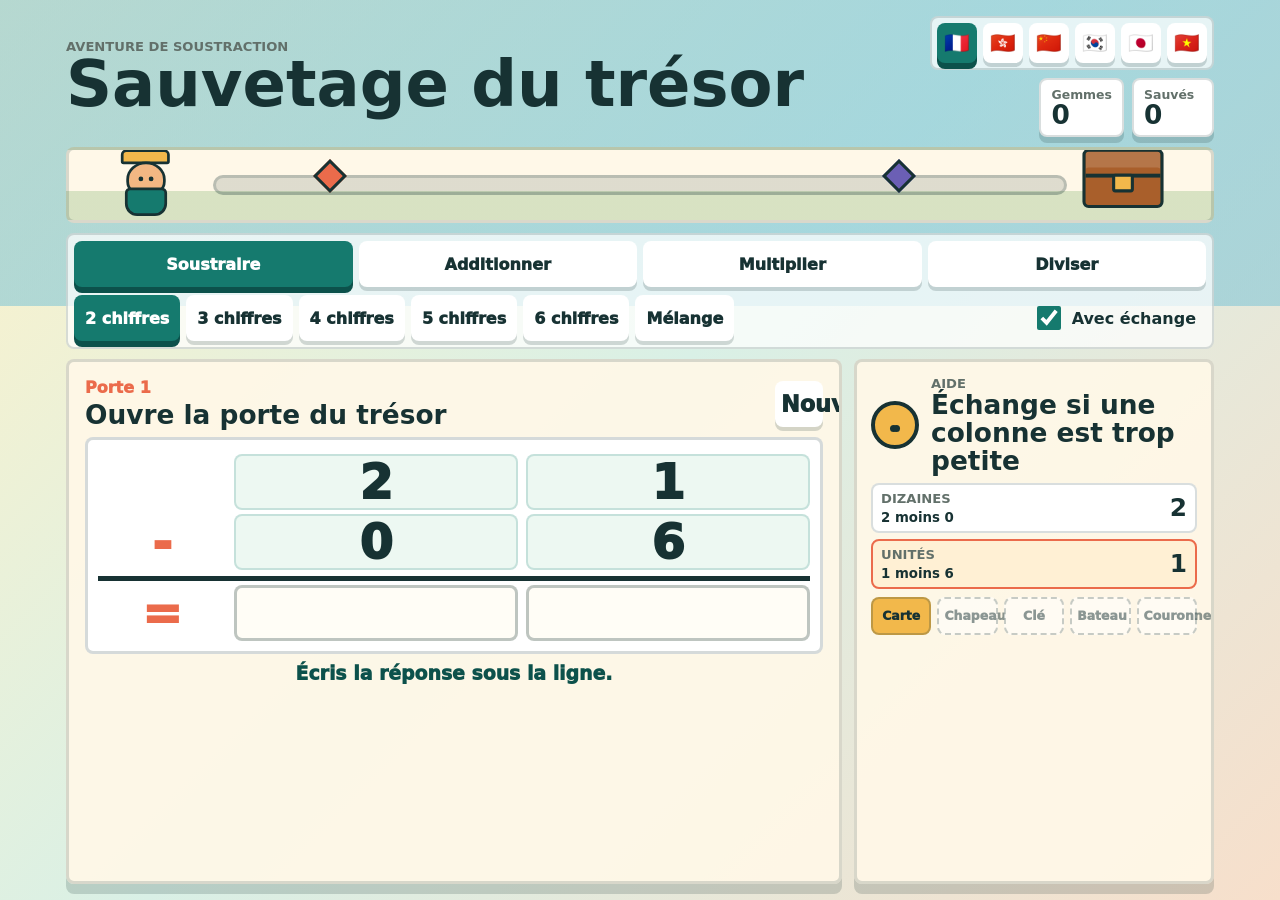
==== subtraction/index.html @ 64fd9d9e "Move decimal placement into answer row" ====
<!doctype html>
<html lang="fr">
  <head>
    <meta charset="utf-8">
    <meta name="viewport" content="width=device-width, initial-scale=1, viewport-fit=cover">
    <meta name="theme-color" content="#157a6e">
    <title>Treasure Rescue Math</title>
    <link rel="manifest" href="manifest.webmanifest?v=79">
    <link rel="stylesheet" href="styles.css?v=79">
  </head>
  <body>
    <main class="game-shell">
      <section class="top-bar" aria-label="Game controls">
        <div class="brand-block">
          <p class="eyebrow">Subtraction Adventure</p>
          <h1>Treasure Rescue</h1>
        </div>
        <div class="top-actions">
          <div class="language-switch" role="group" aria-label="Language">
            <button class="language-button active" type="button" data-lang="fr" aria-pressed="true" aria-label="Français">🇫🇷</button>
            <button class="language-button" type="button" data-lang="yue" aria-pressed="false" aria-label="Cantonais">🇭🇰</button>
            <button class="language-button" type="button" data-lang="zh" aria-pressed="false" aria-label="Mandarin">🇨🇳</button>
            <button class="language-button" type="button" data-lang="ko" aria-pressed="false" aria-label="Korean">🇰🇷</button>
            <button class="language-button" type="button" data-lang="ja" aria-pressed="false" aria-label="Japanese">🇯🇵</button>
            <button class="language-button" type="button" data-lang="vi" aria-pressed="false" aria-label="Vietnamese">🇻🇳</button>
          </div>
          <div class="score-board" aria-label="Score">
          <div>
            <span>Gems</span>
            <strong id="gemCount">0</strong>
          </div>
          <div>
            <span>Rescued</span>
            <strong id="rescuedCount">0</strong>
          </div>
          </div>
        </div>
      </section>

      <section class="map-band" aria-label="Treasure map progress">
        <div class="explorer" aria-hidden="true">
          <span class="hat"></span>
          <span class="face"></span>
          <span class="body"></span>
        </div>
        <div class="path" id="treasurePath" aria-hidden="true"></div>
        <div class="chest" id="treasureChest" aria-hidden="true">
          <span></span>
        </div>
      </section>

      <section class="controls-panel" aria-label="Practice choices">
        <div class="operation-tabs" role="tablist" aria-label="Math operation">
          <button class="operation-tab active" type="button" role="tab" aria-selected="true" data-operation="subtraction">Subtract</button>
          <button class="operation-tab" type="button" role="tab" aria-selected="false" data-operation="addition">Add</button>
          <button class="operation-tab" type="button" role="tab" aria-selected="false" data-operation="multiplication">Multiply</button>
          <button class="operation-tab" type="button" role="tab" aria-selected="false" data-operation="division">Divide</button>
        </div>
        <div class="level-picker" role="group" aria-label="Number size">
          <button class="level-button active" type="button" data-digits="2">2 digits</button>
          <button class="level-button" type="button" data-digits="3">3 digits</button>
          <button class="level-button" type="button" data-digits="4">4 digits</button>
          <button class="level-button" type="button" data-digits="5">5 digits</button>
          <button class="level-button" type="button" data-digits="6">6 digits</button>
          <button class="level-button" type="button" data-digits="mix">Mix</button>
        </div>
        <label class="toggle-row">
          <input id="regroupToggle" type="checkbox" checked>
          <span>Include trading</span>
        </label>
      </section>

      <section class="play-area">
        <section class="problem-card" aria-label="Subtraction problem">
          <div class="problem-head">
            <div>
              <p id="roundLabel">Gate 1</p>
              <h2 id="problemTitle">Unlock the treasure gate</h2>
            </div>
            <button class="icon-button" id="newProblemButton" type="button" aria-label="New problem" title="New problem">New</button>
          </div>

          <div class="subtraction-board" id="subtractionBoard" aria-label="Vertical subtraction"></div>

          <div class="answer-actions">
            <button class="secondary-button" id="hintButton" type="button">Hint</button>
            <button class="secondary-button" id="clearButton" type="button">Clear</button>
            <button class="primary-button" id="checkButton" type="button">Open Gate</button>
          </div>
          <p class="feedback" id="feedbackText" aria-live="polite">Type the answer under the line.</p>
        </section>

        <aside class="helper-panel" aria-label="Subtraction helper">
          <div class="buddy">
            <span class="buddy-face" aria-hidden="true"></span>
            <div>
              <p class="eyebrow">Helper</p>
              <h2 id="helperTitle">Start with the ones</h2>
            </div>
          </div>
          <div class="place-lab" id="placeLab" aria-label="Place value trading"></div>
          <div class="reward-case" aria-label="Unlocked rewards">
            <span class="reward unlocked">Map</span>
            <span class="reward">Hat</span>
            <span class="reward">Key</span>
            <span class="reward">Boat</span>
            <span class="reward">Crown</span>
          </div>
        </aside>
      </section>
    </main>

    <div class="sparkle-field" id="sparkleField" aria-hidden="true"></div>
    <div class="treasure-party" id="treasureParty" aria-live="polite" hidden>
      <div class="party-card">
        <button class="party-close" id="partyCloseButton" type="button" aria-label="Close treasure">×</button>
        <p>Awesome job, you got to the treasure...</p>
        <h2>What's inside?</h2>
        <div class="party-chest" id="partyChest" aria-hidden="true">
          <span></span>
        </div>
      </div>
      <div class="fruit-field" id="fruitField" aria-hidden="true"></div>
    </div>
    <script src="app.js?v=79" defer></script>
  </body>
</html>
---- subtraction/styles.css ----
:root {
  color-scheme: light;
  --ink: #173233;
  --muted: #62706a;
  --paper: #fff8e8;
  --white: #ffffff;
  --teal: #157a6e;
  --teal-dark: #0c514b;
  --coral: #eb6b4b;
  --gold: #f2b84b;
  --sky: #7dc4d6;
  --leaf: #68a357;
  --violet: #6b5fb5;
  --line: rgba(23, 50, 51, 0.16);
  --shadow: rgba(26, 52, 50, 0.18);
}

* {
  box-sizing: border-box;
}

html,
body {
  width: 100%;
  height: 100%;
  overflow: hidden;
}

body {
  margin: 0;
  color: var(--ink);
  font-family: ui-rounded, "Arial Rounded MT Bold", "Trebuchet MS", system-ui, sans-serif;
  background:
    linear-gradient(180deg, rgba(125, 196, 214, 0.56) 0 34%, transparent 34%),
    linear-gradient(135deg, #fff2c9 0%, #d9f0e6 48%, #f7dfcb 100%);
}

button,
input {
  font: inherit;
}

button {
  cursor: pointer;
}

.game-shell {
  width: min(1180px, 100%);
  height: 100svh;
  margin: 0 auto;
  padding: clamp(8px, 1.4vw, 16px);
  display: grid;
  grid-template-rows: auto auto auto minmax(0, 1fr);
  gap: clamp(6px, 1vw, 10px);
  overflow: hidden;
}

.top-bar,
.controls-panel,
.play-area,
.problem-head,
.answer-actions,
.buddy,
.score-board {
  display: flex;
  align-items: center;
}

.top-bar {
  justify-content: space-between;
  gap: 12px;
}

.top-actions {
  display: grid;
  gap: 8px;
  justify-items: end;
}

.language-switch {
  display: flex;
  flex-wrap: wrap;
  justify-content: flex-end;
  gap: 6px;
  padding: 5px;
  background: rgba(255, 255, 255, 0.72);
  border: 2px solid var(--line);
  border-radius: 8px;
}

.brand-block {
  min-width: 0;
}

.eyebrow {
  margin: 0;
  color: var(--muted);
  font-size: 0.82rem;
  font-weight: 900;
  letter-spacing: 0;
  text-transform: uppercase;
}

h1,
h2,
p {
  overflow-wrap: anywhere;
}

h1 {
  margin: 0;
  font-size: clamp(2.15rem, 5.2vw, 4rem);
  line-height: 0.95;
}

h2 {
  margin: 0;
  font-size: clamp(1.1rem, 2.1vw, 1.65rem);
  line-height: 1.05;
}

.score-board {
  gap: 8px;
  flex-wrap: wrap;
  justify-content: flex-end;
}

.score-board div {
  min-width: 82px;
  padding: 7px 10px;
  background: var(--white);
  border: 2px solid var(--line);
  border-radius: 8px;
  box-shadow: 0 6px 0 var(--shadow);
}

.score-board span {
  display: block;
  color: var(--muted);
  font-size: 0.78rem;
  font-weight: 900;
}

.score-board strong {
  display: block;
  font-size: 1.65rem;
  line-height: 1;
}

.map-band {
  height: 76px;
  position: relative;
  display: grid;
  grid-template-columns: 1fr;
  align-items: center;
  gap: 10px;
  padding: 8px 14px;
  overflow: hidden;
  background:
    linear-gradient(transparent 58%, rgba(104, 163, 87, 0.26) 58%),
    var(--paper);
  border: 3px solid var(--line);
  border-radius: 8px;
}

.path {
  height: 20px;
  position: relative;
  margin: 0 130px;
  background: linear-gradient(90deg, var(--gold) var(--progress, 0%), rgba(23, 50, 51, 0.14) 0);
  border: 3px solid rgba(23, 50, 51, 0.18);
  border-radius: 999px;
}

.path::before,
.path::after {
  content: "";
  position: absolute;
  top: -14px;
  width: 18px;
  height: 18px;
  background: var(--coral);
  border: 3px solid var(--ink);
  transform: rotate(45deg);
}

.path::before {
  left: 12%;
}

.path::after {
  right: 18%;
  background: var(--violet);
}

.explorer {
  width: 82px;
  height: 102px;
  position: absolute;
  left: 36px;
  bottom: 4px;
  transform: scale(0.68);
  transform-origin: bottom center;
}

.explorer span,
.chest span,
.buddy-face {
  display: block;
}

.hat {
  width: 72px;
  height: 22px;
  position: absolute;
  left: 4px;
  top: 4px;
  background: var(--gold);
  border: 4px solid var(--ink);
  border-radius: 8px 8px 4px 4px;
}

.face {
  width: 58px;
  height: 52px;
  position: absolute;
  left: 12px;
  top: 22px;
  background: #f3b783;
  border: 4px solid var(--ink);
  border-radius: 50% 50% 44% 44%;
}

.face::before,
.face::after {
  content: "";
  position: absolute;
  top: 18px;
  width: 7px;
  height: 7px;
  background: var(--ink);
  border-radius: 50%;
}

.face::before {
  left: 14px;
}

.face::after {
  right: 14px;
}

.body {
  width: 62px;
  height: 42px;
  position: absolute;
  left: 10px;
  bottom: 0;
  background: var(--teal);
  border: 4px solid var(--ink);
  border-radius: 8px 8px 18px 18px;
}

.chest {
  width: 104px;
  height: 76px;
  position: absolute;
  right: 36px;
  bottom: 4px;
  margin-bottom: 8px;
  background: #a95f2b;
  border: 4px solid var(--ink);
  border-radius: 8px;
  box-shadow: inset 0 20px 0 rgba(255, 255, 255, 0.14);
  transition: transform 260ms ease;
  transform: scale(0.78);
  transform-origin: bottom center;
}

.chest::before {
  content: "";
  position: absolute;
  inset: 28px 0 auto;
  border-top: 5px solid var(--ink);
}

.chest span {
  width: 28px;
  height: 24px;
  position: absolute;
  left: 34px;
  top: 28px;
  background: var(--gold);
  border: 4px solid var(--ink);
  border-radius: 4px;
}

.chest.open {
  transform: translateY(-8px) rotate(-2deg) scale(0.78);
}

.chest.open::after {
  content: "";
  position: absolute;
  inset: -30px 20px auto;
  height: 24px;
  background: radial-gradient(circle, var(--gold) 0 35%, transparent 38%);
  background-size: 18px 18px;
}

.controls-panel {
  justify-content: space-between;
  gap: 8px;
  flex-wrap: wrap;
  padding: 6px;
  background: rgba(255, 255, 255, 0.72);
  border: 2px solid var(--line);
  border-radius: 8px;
}

.operation-tabs {
  flex: 1 1 100%;
  display: grid;
  grid-template-columns: repeat(4, minmax(0, 1fr));
  gap: 6px;
}

.level-picker {
  display: flex;
  flex-wrap: wrap;
  gap: 6px;
}

.operation-tab,
.level-button,
.language-button,
.primary-button,
.secondary-button,
.icon-button {
  min-height: 46px;
  border: 0;
  border-radius: 8px;
  color: var(--ink);
  font-weight: 1000;
  transition: transform 160ms ease, box-shadow 160ms ease, background 160ms ease;
}

.operation-tab,
.level-button,
.language-button,
.secondary-button,
.icon-button {
  background: var(--white);
  box-shadow: 0 4px 0 var(--shadow);
}

.operation-tab {
  padding: 0 10px;
}

.level-button {
  padding: 0 11px;
}

.language-button {
  width: 40px;
  min-height: 40px;
  padding: 0;
  font-size: 1.28rem;
}

.language-button[data-lang="en"] {
  display: none;
}

.operation-tab.active,
.level-button.active,
.language-button.active,
.primary-button {
  color: var(--white);
  background: var(--teal);
  box-shadow: 0 6px 0 var(--teal-dark);
}

.primary-button {
  padding: 0 20px;
}

.secondary-button {
  padding: 0 16px;
}

.icon-button {
  width: 48px;
  flex: 0 0 auto;
  font-size: 1.4rem;
}

button:active {
  transform: translateY(3px);
  box-shadow: 0 2px 0 var(--shadow);
}

button:focus-visible,
input:focus-visible {
  outline: 4px solid #1f76d2;
  outline-offset: 3px;
}

.toggle-row {
  display: flex;
  align-items: center;
  gap: 8px;
  padding: 8px 10px;
  font-weight: 900;
}

.toggle-row input {
  width: 24px;
  height: 24px;
  accent-color: var(--teal);
}

.play-area {
  min-height: 0;
  min-width: 0;
  align-items: stretch;
  gap: clamp(8px, 1vw, 12px);
}

.problem-card,
.helper-panel {
  background: rgba(255, 248, 232, 0.92);
  border: 3px solid var(--line);
  border-radius: 8px;
  box-shadow: 0 10px 0 var(--shadow);
}

.problem-card {
  flex: 1 1 670px;
  min-width: 0;
  min-height: 0;
  padding: clamp(10px, 1.5vw, 16px);
  overflow: hidden;
}

.problem-head {
  justify-content: space-between;
  gap: 12px;
  margin-bottom: 8px;
}

#roundLabel {
  margin: 0 0 4px;
  color: var(--coral);
  font-weight: 1000;
}

.subtraction-board {
  width: min(100%, 780px);
  margin: 0 auto;
  padding: clamp(6px, 1vw, 10px);
  background: var(--white);
  border: 3px solid rgba(23, 50, 51, 0.18);
  border-radius: 8px;
}

.number-row {
  display: grid;
  grid-template-columns: minmax(34px, 0.45fr) repeat(var(--places, 6), minmax(42px, 1fr));
  gap: clamp(4px, 0.8vw, 8px);
  align-items: center;
}

.number-row {
  margin-top: 4px;
}

.carry-row,
.multiply-carry-row {
  margin-top: 0;
}

.carry-marker,
.carry-input {
  height: clamp(26px, 4.6vh, 36px);
  display: grid;
  place-items: center;
  border: 3px solid rgba(23, 50, 51, 0.2);
  border-radius: 8px;
  color: var(--ink);
  background: #fffdf6;
  font-size: clamp(1rem, 2.2vw, 1.45rem);
  font-weight: 1000;
  text-align: center;
}

.carry-marker.active,
.carry-input.correct {
  color: var(--white);
  background: var(--leaf);
  border-color: var(--ink);
}

.carry-marker:disabled {
  cursor: default;
  opacity: 0.35;
}

.carry-input.wrong {
  background: #ffe7df;
  border-color: var(--coral);
  animation: wiggle 230ms ease;
}

.carry-input:disabled,
.partial-input:disabled,
.digit-input:disabled {
  cursor: default;
  opacity: 0.42;
}

.bottom-row {
  padding-bottom: 6px;
  border-bottom: 5px solid var(--ink);
}

.operator,
.digit-cell,
.digit-input,
.partial-input {
  height: clamp(38px, 7vh, 56px);
  display: grid;
  place-items: center;
  border-radius: 8px;
  font-size: clamp(1.55rem, 4vw, 3rem);
  font-weight: 1000;
  line-height: 1;
}

.operator {
  color: var(--coral);
}

.digit-cell {
  position: relative;
  background: #edf8f2;
  border: 2px solid rgba(21, 122, 110, 0.18);
}

.digit-cell.decimal-before::before {
  content: ".";
  position: absolute;
  left: clamp(-10px, -1.3vw, -5px);
  bottom: 5px;
  color: var(--coral);
  font-size: clamp(1.4rem, 3vw, 2.3rem);
  font-weight: 1000;
  line-height: 0.5;
}

button.digit-cell {
  border: 2px solid rgba(21, 122, 110, 0.18);
  color: var(--ink);
}

button.digit-cell:disabled {
  cursor: default;
}

.digit-cell.borrow-in,
.digit-cell.borrow-from {
  background: #fff0d4;
  border-color: var(--coral);
}

.digit-cell.borrow-in::before,
.digit-cell.borrow-from::after {
  content: "1";
  width: clamp(18px, 3vw, 26px);
  height: clamp(18px, 3vw, 26px);
  display: grid;
  place-items: center;
  position: absolute;
  color: var(--white);
  background: var(--coral);
  border: 2px solid var(--ink);
  border-radius: 999px;
  font-size: clamp(0.8rem, 2vw, 1.05rem);
  font-weight: 1000;
  line-height: 1;
  animation: marker-pop 240ms ease;
  z-index: 2;
}

.digit-cell.borrow-in::before {
  left: clamp(4px, 1vw, 9px);
  top: clamp(4px, 1vw, 9px);
}

.digit-cell.borrow-from::after {
  left: 50%;
  bottom: clamp(-18px, -2.3vw, -10px);
  transform: translateX(-50%);
}

.digit-input,
.partial-input {
  width: 100%;
  border: 3px solid rgba(23, 50, 51, 0.28);
  color: var(--ink);
  background: #fffdf6;
  text-align: center;
}

.digit-input.wrong,
.partial-input.wrong {
  border-color: var(--coral);
  background: #ffe7df;
  animation: wiggle 230ms ease;
}

.digit-input.correct,
.partial-input.correct {
  border-color: var(--leaf);
  background: #ecf8e9;
}

.multiplication-board .multiply-carry-row {
  margin-top: 1px;
}

.multiplication-board .partial-row {
  margin-top: 1px;
}

.multiplication-board .partial-row.active-row .partial-input {
  border-color: #1f76d2;
}

.multiplication-board {
  padding: 4px;
}

.multiplication-board .number-row {
  gap: 3px;
  margin-top: 1px;
}

.multiplication-board .bottom-row {
  padding-bottom: 3px;
  border-bottom-width: 3px;
}

.multiplication-board .operator,
.multiplication-board .digit-cell,
.multiplication-board .digit-input,
.multiplication-board .partial-input {
  height: clamp(22px, 3.5vh, 26px);
  font-size: clamp(1rem, 2.1vw, 1.55rem);
}

.multiplication-board .carry-input {
  height: clamp(18px, 3vh, 22px);
  font-size: clamp(0.78rem, 1.5vw, 1rem);
}

.partial-spacer {
  min-height: clamp(22px, 3.5vh, 26px);
}

.total-row {
  padding-top: 3px;
  border-top: 3px solid var(--ink);
}

.answer-digit-wrap {
  position: relative;
  min-width: 0;
}

.answer-digit-wrap .digit-input {
  height: 100%;
}

.inline-decimal-slot {
  width: clamp(18px, 3vw, 24px);
  height: clamp(18px, 3vw, 24px);
  display: grid;
  place-items: center;
  position: absolute;
  left: clamp(-12px, -1.4vw, -7px);
  top: 50%;
  z-index: 3;
  border: 3px dashed rgba(23, 50, 51, 0.34);
  border-radius: 999px;
  background: var(--white);
  transform: translateY(-50%);
  transition: transform 180ms ease, background 180ms ease, border-color 180ms ease;
}

.decimal-answer-row.waiting-decimal .inline-decimal-slot {
  opacity: 0;
  pointer-events: none;
}

.inline-decimal-slot:not(:disabled) {
  cursor: pointer;
}

.inline-decimal-slot.correct {
  border-style: solid;
  border-color: var(--leaf);
  background: #ecf8e9;
  animation: decimal-slot-pop 280ms ease;
}

.inline-decimal-slot.correct::after {
  content: ".";
  color: var(--coral);
  font-size: clamp(1.55rem, 3vw, 2.1rem);
  font-weight: 1000;
  line-height: 0.45;
}

.inline-decimal-slot.wrong {
  border-style: solid;
  border-color: var(--coral);
  background: #ffe7df;
  animation: wiggle 230ms ease;
}

.decimal-answer-row.decimal-finalized .answer-digit-wrap {
  animation: decimal-settle 640ms ease both;
}

.digit-cell.partial-complete {
  border-color: var(--leaf);
  background: #ecf8e9;
}

button.digit-cell.partial-complete {
  color: var(--ink);
}

.digit-cell.add-carry::before {
  content: "1";
  width: clamp(14px, 2.2vw, 20px);
  height: clamp(14px, 2.2vw, 20px);
  display: grid;
  place-items: center;
  position: absolute;
  left: clamp(3px, 0.8vw, 7px);
  top: clamp(3px, 0.8vw, 7px);
  color: var(--white);
  background: var(--coral);
  border: 2px solid var(--ink);
  border-radius: 999px;
  font-size: clamp(0.68rem, 1.5vw, 0.9rem);
  font-weight: 1000;
  line-height: 1;
  z-index: 2;
}

.division-board {
  padding: clamp(10px, 1.8vw, 18px);
}

.division-shell {
  display: grid;
  grid-template-columns: minmax(42px, 0.22fr) 1fr;
  align-items: start;
  gap: 8px;
}

.division-divisor {
  min-height: clamp(38px, 7vh, 56px);
  margin-top: clamp(74px, 12vh, 100px);
  display: grid;
  place-items: center;
  color: var(--coral);
  font-size: clamp(1.55rem, 4vw, 3rem);
  font-weight: 1000;
}

.division-work {
  display: grid;
  gap: 8px;
  padding-left: 8px;
  border-left: 5px solid var(--ink);
}

.division-quotient-row,
.division-dividend-row {
  display: grid;
  grid-template-columns: repeat(var(--places, 6), minmax(42px, 1fr));
  gap: clamp(4px, 0.8vw, 8px);
}

.division-dividend-row {
  padding-top: 8px;
  border-top: 5px solid var(--ink);
}

.division-dividend-row .digit-cell {
  min-height: clamp(50px, 7.2vh, 64px);
  line-height: 1.05;
  overflow: hidden;
}

.division-dividend-row .digit-cell.bridge-revealed {
  display: grid;
  grid-template-rows: 1fr 1.15fr;
  align-items: center;
  justify-items: center;
  gap: 0;
  overflow: visible;
  z-index: 4;
  padding: 2px 0 1px;
  animation: division-bridge-glow 620ms ease;
}

.division-process {
  display: grid;
  gap: 6px;
}

.division-step {
  display: grid;
  gap: 4px;
  align-content: start;
  padding: 6px;
  background: rgba(240, 248, 246, 0.92);
  border: 3px solid rgba(21, 122, 110, 0.2);
  border-radius: 8px;
}

.division-partial {
  display: grid;
  place-items: center;
  min-height: 28px;
  color: var(--teal-dark);
  font-size: 1.2rem;
  font-weight: 1000;
  line-height: 1.05;
  text-align: center;
}

.division-bridge {
  display: block;
  width: max-content;
  color: #0b6b63;
  background: #edf8f2;
  border-radius: 4px;
  padding: 0 3px;
  font-size: clamp(0.5rem, 1.45vw, 0.7rem);
  line-height: 1;
  white-space: nowrap;
}

.division-carried-remainder {
  color: var(--coral);
  font-weight: 1000;
}

.division-bridge-total {
  display: block;
  font-size: clamp(1.15rem, 2.8vw, 1.75rem);
  line-height: 0.95;
}

.division-step.bridge-carried .division-partial {
  color: transparent;
}

.division-remainder-fly {
  position: fixed;
  z-index: 50;
  color: var(--coral);
  font-size: 1.8rem;
  font-weight: 1000;
  line-height: 1;
  pointer-events: none;
  transform: translate(-50%, -50%);
  animation: division-remainder-fly 2000ms cubic-bezier(0.16, 0.8, 0.22, 1) forwards;
}

.division-remainder-path {
  position: fixed;
  z-index: 45;
  height: 0;
  border-top: 4px dotted var(--coral);
  opacity: 0.82;
  pointer-events: none;
  transform: rotate(var(--angle));
  transform-origin: left center;
  animation: division-path-draw 2000ms ease-out forwards;
}

.division-remainder-path::after {
  content: "";
  position: absolute;
  right: -2px;
  top: -7px;
  width: 12px;
  height: 12px;
  border-right: 4px solid var(--coral);
  border-top: 4px solid var(--coral);
  transform: rotate(45deg);
}

.division-step.locked .division-partial {
  color: transparent;
}

.division-step.locked .division-bridge {
  visibility: hidden;
}

@keyframes division-remainder-fly {
  0% {
    opacity: 1;
    transform: translate(-50%, -50%) scale(1);
  }

  100% {
    opacity: 0.85;
    transform: translate(calc(-50% + var(--dx)), calc(-50% + var(--dy))) scale(0.72);
  }
}

@keyframes division-path-draw {
  0% {
    clip-path: inset(0 100% 0 0);
    opacity: 0;
  }

  18% {
    opacity: 0.82;
  }

  82% {
    clip-path: inset(0 0 0 0);
    opacity: 0.82;
  }

  100% {
    clip-path: inset(0 0 0 0);
    opacity: 0.78;
  }
}

@keyframes division-bridge-glow {
  0%,
  100% {
    background: var(--pale);
  }

  50% {
    background: #fff2a6;
  }
}

.division-line {
  display: grid;
  grid-template-columns: 18px 1fr;
  align-items: center;
  gap: 3px;
  color: var(--coral);
  font-size: 1.05rem;
  font-weight: 1000;
}

.division-process-input {
  width: 100%;
  min-width: 0;
  height: 34px;
  color: var(--ink);
  background: var(--white);
  border: 3px solid rgba(23, 50, 51, 0.28);
  border-radius: 8px;
  font: inherit;
  text-align: center;
}

body[data-operation="division"] .subtraction-board {
  width: 100%;
  max-width: 100%;
  padding: 8px;
}

body[data-operation="division"] .digit-cell,
body[data-operation="division"] .digit-input {
  height: clamp(34px, 6vh, 46px);
  font-size: clamp(1.4rem, 3.4vw, 2.4rem);
}

.division-process-input:focus {
  outline: 4px solid #1f76d2;
  outline-offset: 2px;
}

.division-process-input.wrong {
  border-color: var(--coral);
  background: #ffe1d4;
}

.division-process-input.correct {
  border-color: #5ba04f;
  background: #e8f7e4;
}

.division-step small {
  min-height: 1.2em;
  color: var(--teal-dark);
  font-size: 0.78rem;
  font-weight: 1000;
  line-height: 1.15;
  text-align: center;
}

.division-process.compact-process {
  gap: 4px;
}

.division-process.compact-process .division-step {
  gap: 3px;
  padding: 4px;
}

.division-process.compact-process .division-partial {
  min-height: 20px;
  font-size: 0.9rem;
}

.division-process.compact-process .division-bridge {
  font-size: clamp(0.44rem, 1vw, 0.58rem);
}

.division-process.compact-process .division-bridge-total {
  font-size: clamp(0.95rem, 1.8vw, 1.35rem);
}

.division-process.compact-process .division-line {
  grid-template-columns: 12px 1fr;
  gap: 2px;
  font-size: 0.9rem;
}

.division-process.compact-process .division-process-input {
  height: 25px;
  border-width: 2px;
}

.division-process.compact-process small {
  display: none;
}

.answer-actions {
  display: none !important;
}

.feedback {
  min-height: 2.2em;
  margin: 8px 0 0;
  color: var(--teal-dark);
  font-size: clamp(0.95rem, 1.7vw, 1.18rem);
  font-weight: 1000;
  text-align: center;
}

body[data-operation="multiplication"] h1 {
  font-size: clamp(1.9rem, 4vw, 3rem);
}

body[data-operation="multiplication"] .map-band {
  height: 42px;
  padding: 4px 12px;
}

body[data-operation="multiplication"] .path {
  height: 14px;
}

body[data-operation="multiplication"] .explorer {
  transform: scale(0.48);
}

body[data-operation="multiplication"] .chest {
  transform: scale(0.56);
}

body[data-operation="multiplication"] .chest.open {
  transform: translateY(-8px) rotate(-2deg) scale(0.56);
}

body[data-operation="multiplication"] .operation-tab,
body[data-operation="multiplication"] .level-button,
body[data-operation="multiplication"] .primary-button,
body[data-operation="multiplication"] .secondary-button,
body[data-operation="multiplication"] .icon-button {
  min-height: 38px;
}

body[data-operation="multiplication"] .problem-card {
  padding-block: 8px;
}

body[data-operation="multiplication"] .problem-head {
  margin-bottom: 4px;
}

body[data-operation="multiplication"] .answer-actions {
  margin-top: 6px;
}

body[data-operation="multiplication"] .feedback {
  min-height: 1.35em;
  margin-top: 4px;
}

.helper-panel {
  flex: 0 1 360px;
  min-width: 0;
  display: grid;
  align-content: start;
  gap: 8px;
  padding: clamp(10px, 1.4vw, 14px);
  min-height: 0;
  overflow: hidden;
}

.buddy {
  gap: 12px;
}

.buddy-face {
  width: 48px;
  height: 48px;
  position: relative;
  flex: 0 0 auto;
  background: var(--gold);
  border: 4px solid var(--ink);
  border-radius: 50%;
}

.buddy-face::before,
.buddy-face::after {
  content: "";
  position: absolute;
  top: 20px;
  width: 7px;
  height: 7px;
  background: var(--ink);
  border-radius: 50%;
}

.buddy-face::before {
  left: 15px;
}

.buddy-face::after {
  right: 15px;
}

.place-lab {
  display: grid;
  gap: 6px;
  overflow: hidden;
}

.place-card {
  display: grid;
  grid-template-columns: 1fr auto;
  gap: 4px 10px;
  align-items: center;
  padding: 6px 8px;
  background: var(--white);
  border: 2px solid var(--line);
  border-radius: 8px;
}

.place-card.active {
  border-color: var(--coral);
  background: #fff0d4;
}

.place-card span {
  color: var(--muted);
  font-size: 0.82rem;
  font-weight: 900;
  text-transform: uppercase;
}

.place-card strong {
  grid-row: span 2;
  font-size: 1.55rem;
}

.place-card small {
  font-weight: 900;
}

.reward-case {
  display: grid;
  grid-template-columns: repeat(5, minmax(0, 1fr));
  gap: 6px;
}

.reward {
  min-height: 38px;
  display: grid;
  place-items: center;
  padding: 5px;
  color: rgba(23, 50, 51, 0.5);
  background: rgba(255, 255, 255, 0.52);
  border: 2px dashed rgba(23, 50, 51, 0.24);
  border-radius: 8px;
  font-size: 0.78rem;
  font-weight: 1000;
  text-align: center;
}

.reward.unlocked {
  color: var(--ink);
  background: var(--gold);
  border-style: solid;
}

.sparkle-field {
  position: fixed;
  inset: 0;
  pointer-events: none;
  overflow: hidden;
  z-index: 20;
}

.sparkle-field span {
  width: 14px;
  height: 14px;
  position: absolute;
  background: var(--gold);
  border: 2px solid var(--ink);
  transform: rotate(45deg) scale(0);
  animation: pop 760ms ease forwards;
}

.sparkle-field .mini-sparkle {
  width: 10px;
  height: 10px;
  background: var(--coral);
  animation-duration: 620ms;
}

.treasure-party {
  position: fixed;
  inset: 0;
  display: grid;
  place-items: center;
  padding: 18px;
  overflow: hidden;
  background: rgba(14, 50, 48, 0.42);
  z-index: 50;
}

.treasure-party[hidden] {
  display: none;
}

.party-card {
  width: min(620px, 92vw);
  min-height: 430px;
  position: relative;
  display: grid;
  justify-items: center;
  align-content: center;
  gap: 12px;
  padding: clamp(18px, 5vw, 38px);
  color: var(--ink);
  text-align: center;
  background: var(--paper);
  border: 5px solid var(--ink);
  border-radius: 8px;
  box-shadow: 0 18px 0 rgba(14, 50, 48, 0.28);
  z-index: 2;
}

.party-close {
  width: 48px;
  height: 48px;
  position: absolute;
  top: 12px;
  right: 12px;
  display: grid;
  place-items: center;
  padding: 0;
  color: var(--white);
  background: var(--coral);
  border: 4px solid var(--ink);
  border-radius: 50%;
  box-shadow: 0 5px 0 rgba(14, 50, 48, 0.28);
  font-size: 2rem;
  font-weight: 1000;
  line-height: 1;
}

.party-card p {
  max-width: 480px;
  margin: 0;
  color: var(--teal-dark);
  font-size: clamp(1.25rem, 4vw, 2rem);
  font-weight: 1000;
}

.party-card h2 {
  margin: 0;
  color: var(--coral);
  font-size: clamp(2.2rem, 8vw, 4.8rem);
}

.party-chest {
  width: 250px;
  max-width: 58vw;
  height: 185px;
  max-height: 43vw;
  position: relative;
  margin-top: 12px;
  background: transparent;
}

.party-chest::before {
  content: "";
  position: absolute;
  top: 42%;
  right: 0;
  bottom: 0;
  left: 0;
  background: #a95f2b;
  border: 6px solid var(--ink);
  border-radius: 0 0 8px 8px;
  box-shadow:
    inset 0 16px 0 rgba(255, 255, 255, 0.14),
    inset 0 -16px 0 rgba(92, 45, 20, 0.25);
}

.party-chest::after {
  content: "";
  position: absolute;
  left: 38%;
  top: 58%;
  width: 24%;
  height: 27%;
  background: var(--gold);
  border: 5px solid var(--ink);
  border-radius: 4px;
  z-index: 3;
}

.party-chest span {
  width: 104%;
  height: 48%;
  position: absolute;
  left: -2%;
  top: 2%;
  background: #b87037;
  border: 6px solid var(--ink);
  border-radius: 18px 18px 8px 8px;
  box-shadow:
    inset 0 18px 0 rgba(255, 255, 255, 0.16),
    inset 0 -12px 0 rgba(90, 42, 17, 0.22);
  transform-origin: 50% 100%;
  z-index: 2;
}

.party-chest span::before,
.party-chest span::after {
  content: "";
  position: absolute;
  left: 8%;
  right: 8%;
  pointer-events: none;
}

.party-chest span::before {
  top: 44%;
  border-top: 6px solid var(--ink);
}

.party-chest span::after {
  top: 14%;
  height: 20%;
  border-radius: 999px;
  background: rgba(255, 244, 180, 0.24);
}

.treasure-party.revealed .party-chest span {
  animation: party-lid-pop 620ms steps(1, end) forwards;
}

@keyframes party-lid-pop {
  0%,
  49.9% {
    transform: translateY(0) rotate(0deg);
  }

  50%,
  100% {
    transform: translate(-18px, -88px) rotate(-16deg);
  }
}

.fruit-field {
  position: fixed;
  inset: 0;
  pointer-events: none;
  z-index: 3;
}

.treasure-item {
  position: absolute;
  font-size: clamp(2rem, 6vw, 4.8rem);
  filter: drop-shadow(0 5px 0 rgba(14, 50, 48, 0.22));
  transform: translate(-50%, -50%) scale(0.2);
  animation: fruit-burst 2.4s cubic-bezier(0.14, 0.72, 0.2, 1) forwards;
}

.treasure-item.coin {
  width: clamp(42px, 9vw, 82px);
  height: clamp(42px, 9vw, 82px);
  display: grid;
  place-items: center;
  color: #6f4a04;
  background: radial-gradient(circle at 32% 28%, #fff3a4 0 18%, #f6c94f 19% 58%, #c98f18 59% 100%);
  border: 4px solid #6f4a04;
  border-radius: 50%;
  font-size: clamp(1.35rem, 4vw, 3rem);
  font-weight: 1000;
}

.treasure-item.bill {
  width: clamp(96px, 22vw, 176px);
  height: clamp(45px, 10vw, 80px);
  display: grid;
  grid-template-columns: 1fr auto;
  grid-template-rows: auto auto;
  align-items: center;
  padding: 7px 10px;
  color: #173233;
  background:
    radial-gradient(circle at 82% 50%, rgba(235, 107, 75, 0.3) 0 20%, transparent 22%),
    linear-gradient(135deg, #f4d1d8 0%, #fff8e8 46%, #d7f0ed 100%);
  border: 3px solid #ad4c65;
  border-radius: 8px;
  font-size: clamp(0.72rem, 2vw, 1.15rem);
  font-weight: 1000;
}

.treasure-item.bill::before {
  content: attr(data-value);
  grid-row: 1 / 3;
  color: #ad4c65;
  font-size: clamp(1.55rem, 5vw, 3.4rem);
  line-height: 1;
}

.treasure-item.bill-100 {
  background:
    radial-gradient(circle at 82% 50%, rgba(47, 121, 151, 0.28) 0 20%, transparent 22%),
    linear-gradient(135deg, #d9ecf6 0%, #fff8e8 48%, #dcefd2 100%);
  border-color: #2f7997;
}

.treasure-item.bill-100::before {
  color: #2f7997;
  font-size: clamp(1.25rem, 4.2vw, 2.9rem);
}

.treasure-item.bill b,
.treasure-item.bill small,
.treasure-item.bill em {
  display: block;
}

.treasure-item.bill b {
  align-self: end;
}

.treasure-item.bill small {
  color: var(--muted);
  font-size: 0.68em;
}

.treasure-item.bill em {
  grid-column: 2;
  color: #255c54;
  font-family: "Brush Script MT", "Comic Sans MS", cursive;
  font-size: 0.9em;
  font-weight: 700;
  transform: translateY(-0.45em) rotate(-6deg);
}

@keyframes pop {
  0% {
    opacity: 0;
    transform: rotate(45deg) scale(0);
  }
  45% {
    opacity: 1;
    transform: rotate(45deg) scale(1.3);
  }
  100% {
    opacity: 0;
    transform: rotate(45deg) scale(0.4) translateY(-40px);
  }
}

@keyframes marker-pop {
  0% {
    transform: scale(0.35);
  }
  70% {
    transform: scale(1.18);
  }
  100% {
    transform: scale(1);
  }
}

@keyframes decimal-slot-pop {
  0% {
    transform: translateY(-50%) scale(0.35);
  }
  70% {
    transform: translateY(-50%) scale(1.18);
  }
  100% {
    transform: translateY(-50%) scale(1);
  }
}

@keyframes decimal-settle {
  0%,
  100% {
    transform: translateY(0);
  }
  38% {
    transform: translateY(-4px);
  }
  72% {
    transform: translateY(2px);
  }
}

@keyframes fruit-burst {
  0% {
    opacity: 0;
    transform: translate(-50%, -50%) scale(0.2) rotate(0);
  }
  12% {
    opacity: 1;
  }
  58% {
    opacity: 1;
    transform: translate(calc(-50% + var(--tx)), calc(-50% + var(--ty))) scale(1.05) rotate(var(--spin));
  }
  100% {
    opacity: 1;
    transform: translate(calc(-50% + var(--tx)), calc(-50% + var(--ty))) scale(1) rotate(var(--spin));
  }
}

@keyframes wiggle {
  0%,
  100% {
    transform: translateX(0);
  }
  30% {
    transform: translateX(-5px);
  }
  60% {
    transform: translateX(5px);
  }
}

@media (max-width: 860px) {
  body {
    overflow: hidden;
  }

  .game-shell {
    grid-template-rows: auto auto auto minmax(0, 1fr);
    gap: 6px;
  }

  .top-bar,
  .play-area {
    flex-direction: column;
  }

  .top-bar,
  .top-actions,
  .score-board {
    align-items: stretch;
  }

  .top-actions {
    width: 100%;
    justify-items: stretch;
  }

  .language-switch {
    justify-content: flex-start;
  }

  .score-board {
    width: 100%;
    justify-content: stretch;
  }

  .score-board div {
    flex: 1;
  }

  .map-band {
    height: 60px;
    padding: 6px 10px;
  }

  .path {
    margin: 0 82px;
  }

  .explorer {
    left: 12px;
  }

  .chest {
    right: 10px;
  }

  .explorer {
    transform: scale(0.72);
    transform-origin: bottom center;
  }

  .chest {
    transform: scale(0.78);
    transform-origin: bottom center;
  }

  .helper-panel,
  .problem-card {
    width: 100%;
    flex-basis: auto;
  }

  .play-area {
    display: grid;
    grid-template-rows: minmax(0, 1fr) auto;
  }

  .helper-panel {
    max-height: 112px;
    grid-template-columns: auto 1fr;
    align-items: start;
  }

  .helper-panel .place-lab,
  .helper-panel .reward-case {
    display: none;
  }
}

@media (max-width: 560px) {
  :root {
    --phone-scale: 0.68;
  }

  .game-shell {
    padding: 6px;
    width: calc(100vw / var(--phone-scale));
    max-width: none;
    height: calc(100svh / var(--phone-scale));
    transform: scale(var(--phone-scale));
    transform-origin: top left;
  }

  h1 {
    font-size: clamp(1.75rem, 9vw, 2.7rem);
  }

  .eyebrow {
    font-size: 0.68rem;
  }

  .language-button {
    width: 34px;
    min-height: 34px;
    font-size: 1.05rem;
  }

  .score-board div {
    min-width: 0;
    padding: 5px 8px;
  }

  .score-board strong {
    font-size: 1.35rem;
  }

  .map-band {
    height: 46px;
  }

  .controls-panel {
    display: grid;
    grid-template-columns: 1fr;
    gap: 5px;
  }

  .toggle-row {
    width: 100%;
    padding-block: 5px;
  }

  .level-picker {
    width: 100%;
    display: grid;
    grid-template-columns: repeat(3, minmax(0, 1fr));
    gap: 5px;
  }

  .operation-tabs {
    grid-template-columns: repeat(4, minmax(0, 1fr));
    gap: 5px;
  }

  .operation-tab {
    padding-inline: 5px;
  }

  .operation-tab,
  .level-button,
  .primary-button,
  .secondary-button,
  .icon-button {
    min-height: 36px;
    font-size: 0.9rem;
  }

  .subtraction-board {
    width: 100%;
    max-width: 100%;
    min-width: 0;
    padding: 6px;
  }

  .number-row {
    grid-template-columns: minmax(18px, 0.28fr) repeat(var(--places, 6), minmax(0, 1fr));
    gap: 4px;
  }

  .operator,
  .digit-cell,
  .digit-input,
  .partial-input {
    height: clamp(34px, 8.2vh, 45px);
    font-size: clamp(1.35rem, 7vw, 1.9rem);
  }

  .carry-marker,
  .carry-input {
    height: 28px;
    font-size: 1rem;
  }

  .division-shell {
    grid-template-columns: minmax(28px, 0.18fr) 1fr;
    gap: 5px;
  }

  .division-divisor {
    margin-top: 70px;
  }

  .division-quotient-row,
  .division-dividend-row,
  .division-process {
    grid-template-columns: repeat(var(--places, 6), minmax(0, 1fr));
    gap: 4px;
  }

  .division-step {
    padding: 4px;
  }

  .division-process-input {
    height: 30px;
  }

  .operation-tab,
  .level-button,
  .primary-button,
  .secondary-button {
    min-width: 0;
    padding-inline: 6px;
  }

  .reward-case {
    grid-template-columns: repeat(3, minmax(0, 1fr));
  }

  .problem-card {
    padding: 8px;
  }

  .problem-head {
    margin-bottom: 5px;
  }

  .answer-actions {
    display: grid;
    grid-template-columns: repeat(3, minmax(0, 1fr));
    margin-top: 7px;
  }

  .feedback {
    min-height: 1.5em;
    margin-top: 5px;
    font-size: 0.88rem;
  }

  .helper-panel {
    max-height: 70px;
  }

  .buddy-face {
    width: 38px;
    height: 38px;
    border-width: 3px;
  }
}
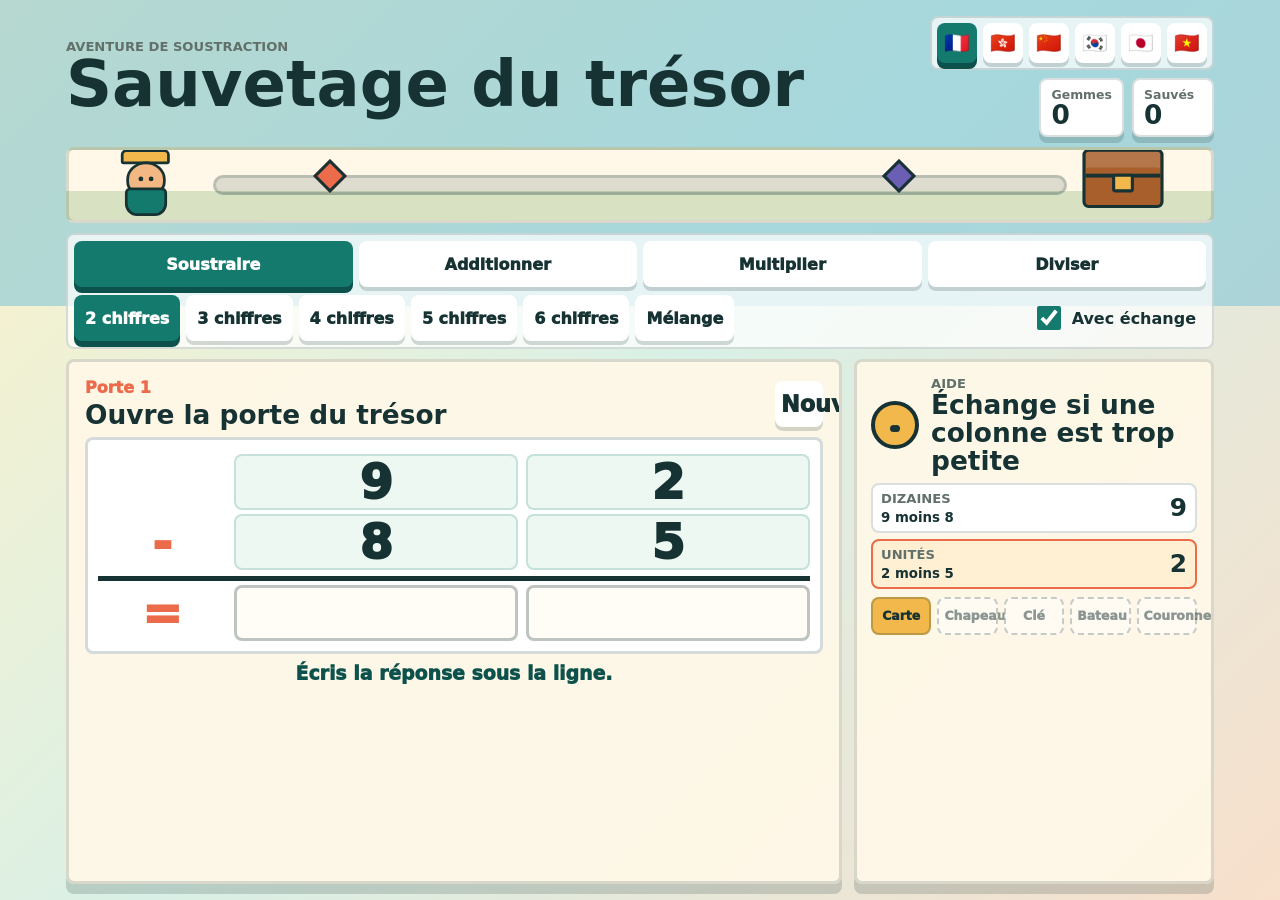
==== commit f6daf341: "Make decimal dot directly tappable" ====
--- a/subtraction/index.html
+++ b/subtraction/index.html
@@ -5,8 +5,8 @@
     <meta name="viewport" content="width=device-width, initial-scale=1, viewport-fit=cover">
     <meta name="theme-color" content="#157a6e">
     <title>Treasure Rescue Math</title>
-    <link rel="manifest" href="manifest.webmanifest?v=79">
-    <link rel="stylesheet" href="styles.css?v=79">
+    <link rel="manifest" href="manifest.webmanifest?v=80">
+    <link rel="stylesheet" href="styles.css?v=80">
   </head>
   <body>
     <main class="game-shell">
@@ -122,6 +122,6 @@
       </div>
       <div class="fruit-field" id="fruitField" aria-hidden="true"></div>
     </div>
-    <script src="app.js?v=79" defer></script>
+    <script src="app.js?v=80" defer></script>
   </body>
 </html>
--- a/subtraction/styles.css
+++ b/subtraction/styles.css
@@ -684,19 +684,23 @@
 }
 
 .inline-decimal-slot {
-  width: clamp(18px, 3vw, 24px);
-  height: clamp(18px, 3vw, 24px);
+  width: clamp(22px, 3.2vw, 28px);
+  height: clamp(22px, 3.2vw, 28px);
   display: grid;
   place-items: center;
   position: absolute;
-  left: clamp(-12px, -1.4vw, -7px);
+  left: clamp(-14px, -1.6vw, -8px);
   top: 50%;
   z-index: 3;
-  border: 3px dashed rgba(23, 50, 51, 0.34);
+  border: 0;
   border-radius: 999px;
-  background: var(--white);
+  color: var(--coral);
+  background: transparent;
+  font-size: clamp(1.45rem, 3vw, 2rem);
+  font-weight: 1000;
+  line-height: 0.45;
   transform: translateY(-50%);
-  transition: transform 180ms ease, background 180ms ease, border-color 180ms ease;
+  transition: transform 180ms ease, background 180ms ease, color 180ms ease;
 }
 
 .decimal-answer-row.waiting-decimal .inline-decimal-slot {
@@ -708,24 +712,21 @@
   cursor: pointer;
 }
 
+.inline-decimal-slot:not(:disabled):hover,
+.inline-decimal-slot:not(:disabled):focus-visible {
+  background: #fff0d4;
+  outline: 3px solid rgba(31, 118, 210, 0.42);
+  outline-offset: 1px;
+}
+
 .inline-decimal-slot.correct {
-  border-style: solid;
-  border-color: var(--leaf);
+  color: var(--coral);
   background: #ecf8e9;
   animation: decimal-slot-pop 280ms ease;
 }
 
-.inline-decimal-slot.correct::after {
-  content: ".";
+.inline-decimal-slot.wrong {
   color: var(--coral);
-  font-size: clamp(1.55rem, 3vw, 2.1rem);
-  font-weight: 1000;
-  line-height: 0.45;
-}
-
-.inline-decimal-slot.wrong {
-  border-style: solid;
-  border-color: var(--coral);
   background: #ffe7df;
   animation: wiggle 230ms ease;
 }
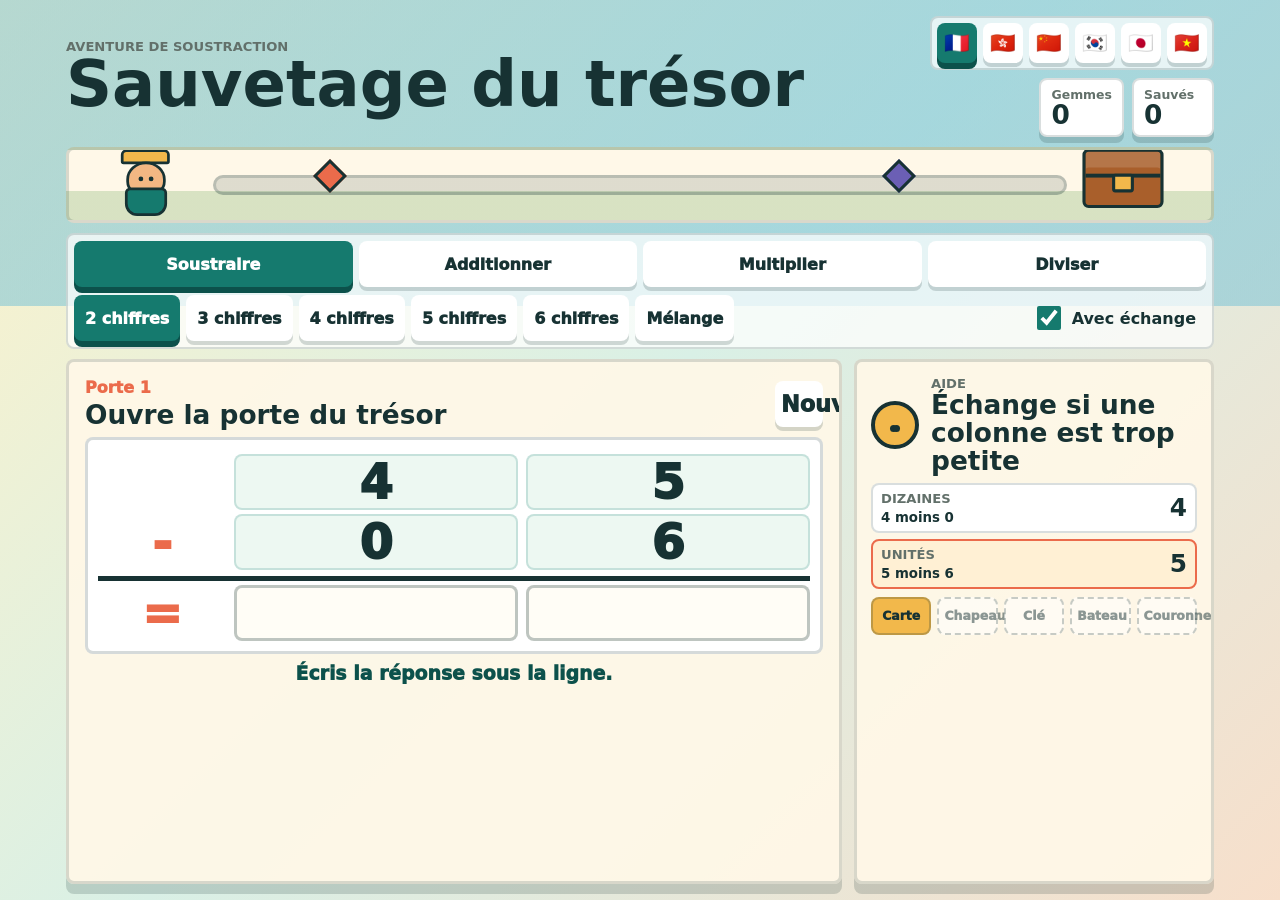
==== commit 75ce50c7: "Enlarge decimal dot targets" ====
--- a/subtraction/index.html
+++ b/subtraction/index.html
@@ -5,8 +5,8 @@
     <meta name="viewport" content="width=device-width, initial-scale=1, viewport-fit=cover">
     <meta name="theme-color" content="#157a6e">
     <title>Treasure Rescue Math</title>
-    <link rel="manifest" href="manifest.webmanifest?v=80">
-    <link rel="stylesheet" href="styles.css?v=80">
+    <link rel="manifest" href="manifest.webmanifest?v=81">
+    <link rel="stylesheet" href="styles.css?v=81">
   </head>
   <body>
     <main class="game-shell">
@@ -122,6 +122,6 @@
       </div>
       <div class="fruit-field" id="fruitField" aria-hidden="true"></div>
     </div>
-    <script src="app.js?v=80" defer></script>
+    <script src="app.js?v=81" defer></script>
   </body>
 </html>
--- a/subtraction/styles.css
+++ b/subtraction/styles.css
@@ -684,23 +684,24 @@
 }
 
 .inline-decimal-slot {
-  width: clamp(22px, 3.2vw, 28px);
-  height: clamp(22px, 3.2vw, 28px);
+  width: clamp(28px, 4vw, 36px);
+  height: clamp(28px, 4vw, 36px);
   display: grid;
   place-items: center;
   position: absolute;
-  left: clamp(-14px, -1.6vw, -8px);
+  left: clamp(-18px, -2vw, -12px);
   top: 50%;
   z-index: 3;
   border: 0;
   border-radius: 999px;
   color: var(--coral);
-  background: transparent;
+  background: var(--white);
+  box-shadow: 0 2px 0 var(--shadow);
   font-size: clamp(1.45rem, 3vw, 2rem);
   font-weight: 1000;
   line-height: 0.45;
   transform: translateY(-50%);
-  transition: transform 180ms ease, background 180ms ease, color 180ms ease;
+  transition: opacity 220ms ease, transform 180ms ease, background 180ms ease, box-shadow 180ms ease, color 180ms ease;
 }
 
 .decimal-answer-row.waiting-decimal .inline-decimal-slot {
@@ -733,6 +734,18 @@
 
 .decimal-answer-row.decimal-finalized .answer-digit-wrap {
   animation: decimal-settle 640ms ease both;
+}
+
+.decimal-answer-row.decimal-finalized .inline-decimal-slot:not(.correct) {
+  opacity: 0;
+  pointer-events: none;
+  transform: translateY(-50%) scale(0.4);
+}
+
+.decimal-answer-row.decimal-finalized .inline-decimal-slot.correct {
+  background: transparent;
+  box-shadow: none;
+  outline: 0;
 }
 
 .digit-cell.partial-complete {
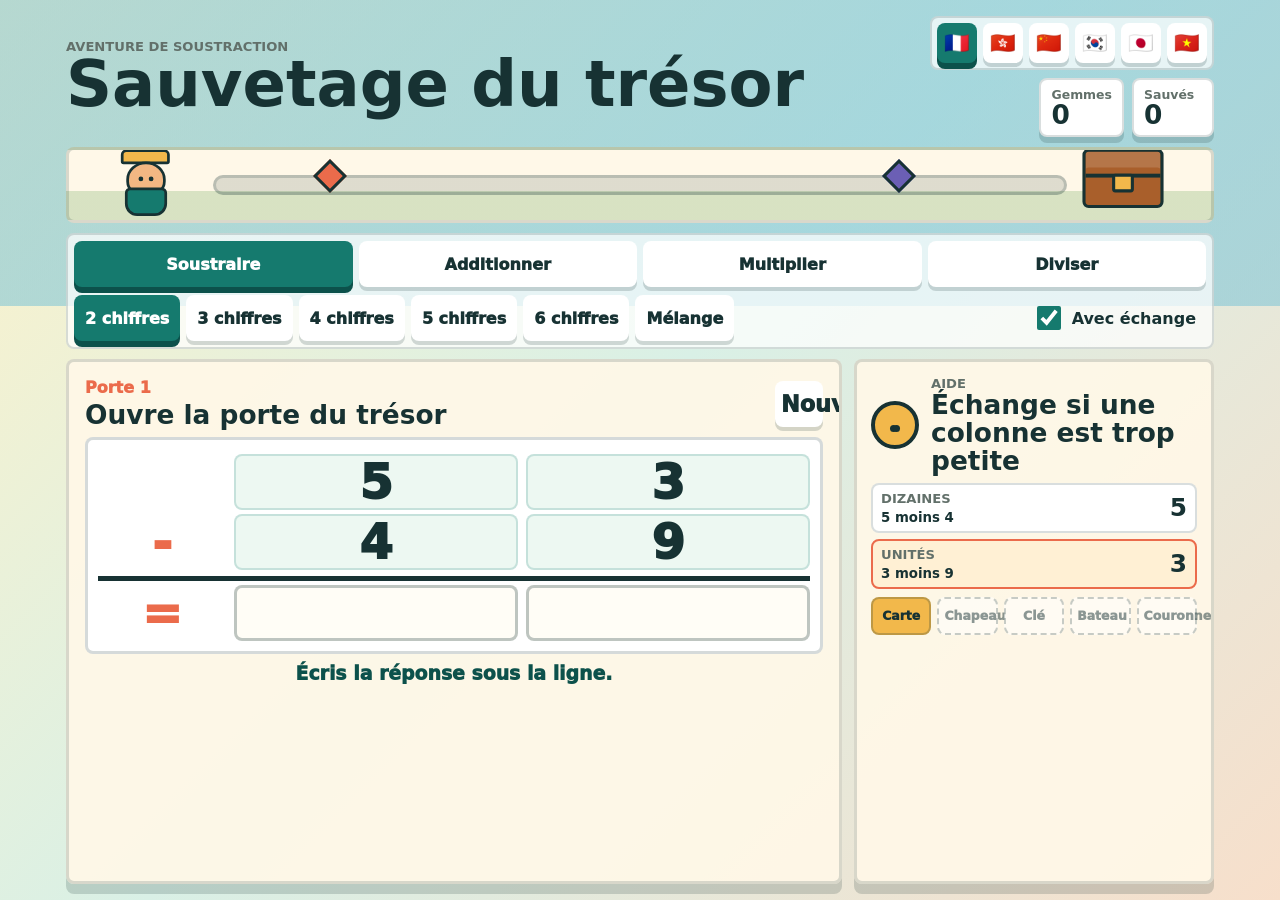
==== commit 298d72b2: "Add accumulating treasure gem pile" ====
--- a/subtraction/index.html
+++ b/subtraction/index.html
@@ -5,8 +5,8 @@
     <meta name="viewport" content="width=device-width, initial-scale=1, viewport-fit=cover">
     <meta name="theme-color" content="#157a6e">
     <title>Treasure Rescue Math</title>
-    <link rel="manifest" href="manifest.webmanifest?v=81">
-    <link rel="stylesheet" href="styles.css?v=81">
+    <link rel="manifest" href="manifest.webmanifest?v=82">
+    <link rel="stylesheet" href="styles.css?v=82">
   </head>
   <body>
     <main class="game-shell">
@@ -44,6 +44,7 @@
           <span class="body"></span>
         </div>
         <div class="path" id="treasurePath" aria-hidden="true"></div>
+        <div class="gem-pile" id="gemPile" aria-hidden="true"></div>
         <div class="chest" id="treasureChest" aria-hidden="true">
           <span></span>
         </div>
@@ -122,6 +123,6 @@
       </div>
       <div class="fruit-field" id="fruitField" aria-hidden="true"></div>
     </div>
-    <script src="app.js?v=81" defer></script>
+    <script src="app.js?v=82" defer></script>
   </body>
 </html>
--- a/subtraction/styles.css
+++ b/subtraction/styles.css
@@ -193,6 +193,45 @@
   background: var(--violet);
 }
 
+.gem-pile {
+  width: 92px;
+  height: 48px;
+  position: absolute;
+  right: 126px;
+  bottom: 6px;
+  display: grid;
+  place-items: end center;
+  pointer-events: none;
+}
+
+.pile-gem {
+  width: 22px;
+  height: 22px;
+  position: absolute;
+  left: calc(50% + var(--gx, 0px));
+  bottom: var(--gy, 0px);
+  background: linear-gradient(135deg, #9ef5ff 0 35%, #6d63dc 36% 68%, #3b2f8f 69%);
+  border: 3px solid var(--ink);
+  border-radius: 5px;
+  box-shadow: 0 3px 0 var(--shadow);
+  transform: translateX(-50%) rotate(45deg) scale(0.92);
+}
+
+.pile-gem.new {
+  animation: gem-drop 620ms cubic-bezier(0.2, 1.35, 0.36, 1) both;
+}
+
+.pile-gem::after {
+  content: "";
+  width: 7px;
+  height: 7px;
+  position: absolute;
+  left: 3px;
+  top: 3px;
+  background: rgba(255, 255, 255, 0.84);
+  border-radius: 2px;
+}
+
 .explorer {
   width: 82px;
   height: 102px;
@@ -1096,6 +1135,12 @@
   height: 14px;
 }
 
+body[data-operation="multiplication"] .gem-pile {
+  bottom: 0;
+  transform: scale(0.72);
+  transform-origin: bottom center;
+}
+
 body[data-operation="multiplication"] .explorer {
   transform: scale(0.48);
 }
@@ -1565,6 +1610,21 @@
   }
 }
 
+@keyframes gem-drop {
+  0% {
+    opacity: 0;
+    transform: translate(-50%, -34px) rotate(45deg) scale(0.25);
+  }
+  55% {
+    opacity: 1;
+    transform: translate(-50%, 6px) rotate(45deg) scale(1.14);
+  }
+  100% {
+    opacity: 1;
+    transform: translateX(-50%) rotate(45deg) scale(0.92);
+  }
+}
+
 @keyframes fruit-burst {
   0% {
     opacity: 0;
@@ -1642,6 +1702,13 @@
 
   .path {
     margin: 0 82px;
+  }
+
+  .gem-pile {
+    right: 78px;
+    bottom: 2px;
+    transform: scale(0.78);
+    transform-origin: bottom center;
   }
 
   .explorer {
@@ -1726,6 +1793,11 @@
     height: 46px;
   }
 
+  .gem-pile {
+    right: 56px;
+    transform: scale(0.62);
+  }
+
   .controls-panel {
     display: grid;
     grid-template-columns: 1fr;
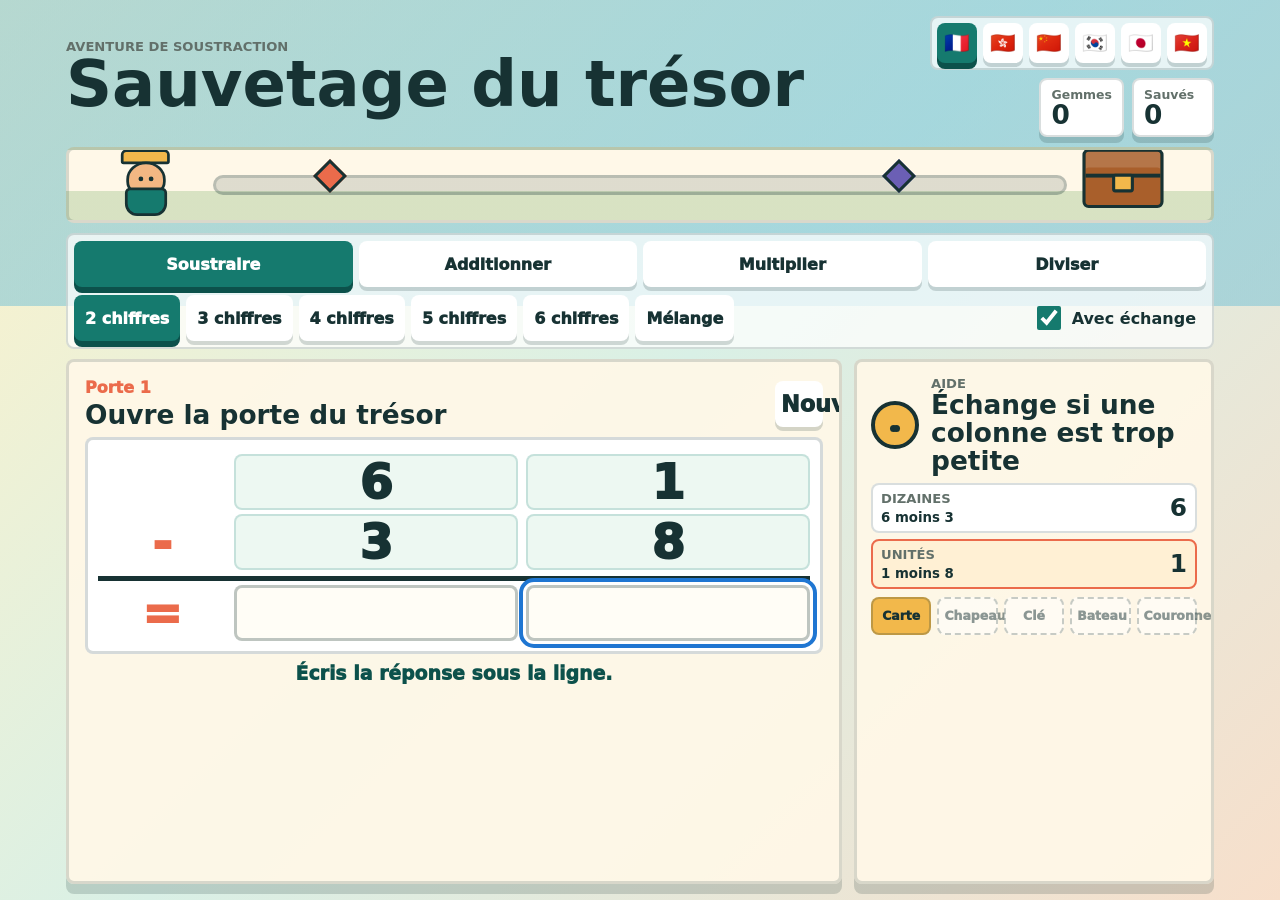
==== commit c954170c: "Move addition subtraction focus right to left" ====
--- a/subtraction/index.html
+++ b/subtraction/index.html
@@ -5,8 +5,8 @@
     <meta name="viewport" content="width=device-width, initial-scale=1, viewport-fit=cover">
     <meta name="theme-color" content="#157a6e">
     <title>Treasure Rescue Math</title>
-    <link rel="manifest" href="manifest.webmanifest?v=82">
-    <link rel="stylesheet" href="styles.css?v=82">
+    <link rel="manifest" href="manifest.webmanifest?v=83">
+    <link rel="stylesheet" href="styles.css?v=83">
   </head>
   <body>
     <main class="game-shell">
@@ -123,6 +123,6 @@
       </div>
       <div class="fruit-field" id="fruitField" aria-hidden="true"></div>
     </div>
-    <script src="app.js?v=82" defer></script>
+    <script src="app.js?v=83" defer></script>
   </body>
 </html>
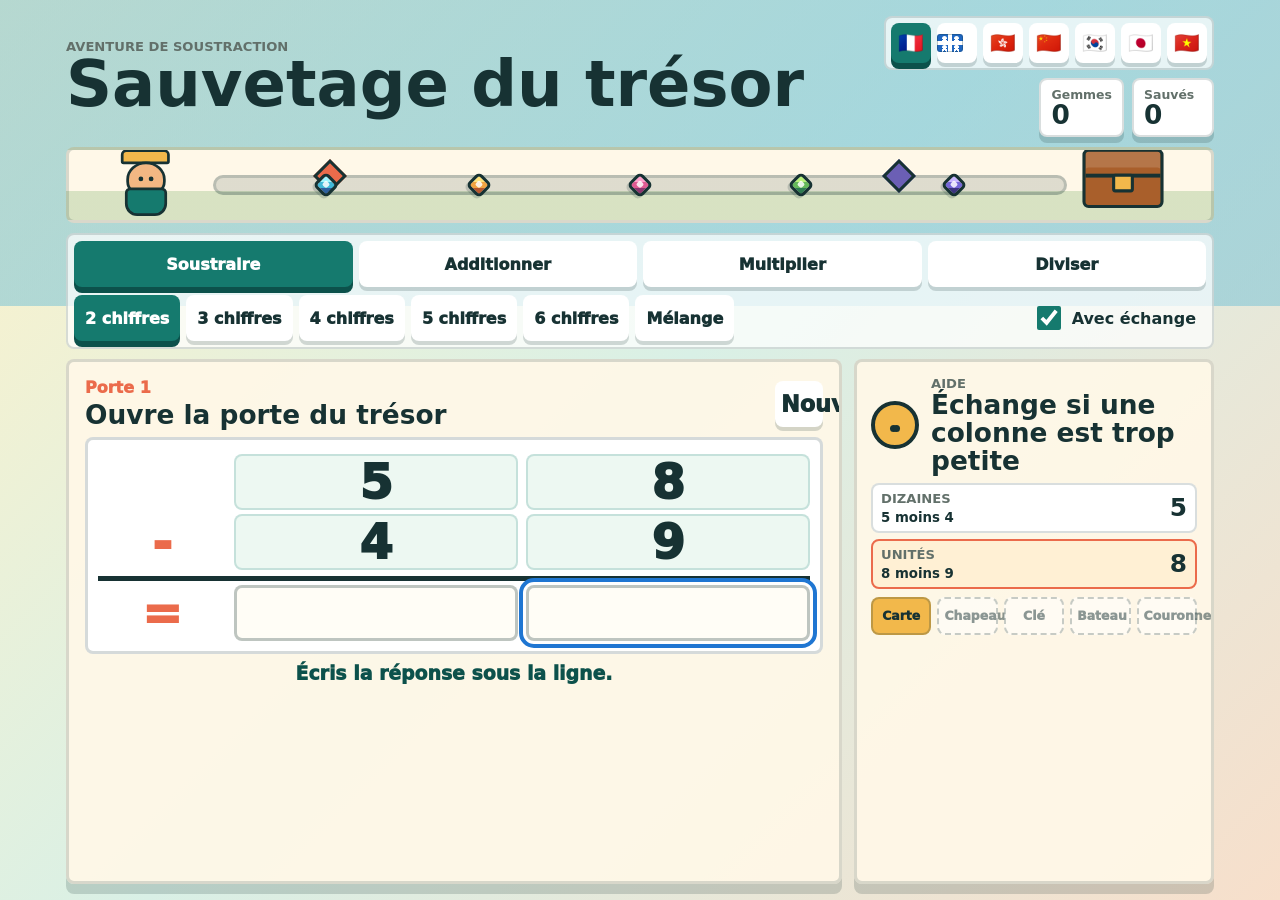
==== commit 76b51b12: "Focus answer after carry borrow" ====
--- a/subtraction/index.html
+++ b/subtraction/index.html
@@ -5,8 +5,8 @@
     <meta name="viewport" content="width=device-width, initial-scale=1, viewport-fit=cover">
     <meta name="theme-color" content="#157a6e">
     <title>Treasure Rescue Math</title>
-    <link rel="manifest" href="manifest.webmanifest?v=83">
-    <link rel="stylesheet" href="styles.css?v=83">
+    <link rel="manifest" href="manifest.webmanifest?v=87">
+    <link rel="stylesheet" href="styles.css?v=87">
   </head>
   <body>
     <main class="game-shell">
@@ -18,6 +18,9 @@
         <div class="top-actions">
           <div class="language-switch" role="group" aria-label="Language">
             <button class="language-button active" type="button" data-lang="fr" aria-pressed="true" aria-label="Français">🇫🇷</button>
+            <button class="language-button" type="button" data-lang="fr-ca" aria-pressed="false" aria-label="Français québécois">
+              <span class="quebec-flag" aria-hidden="true"></span>
+            </button>
             <button class="language-button" type="button" data-lang="yue" aria-pressed="false" aria-label="Cantonais">🇭🇰</button>
             <button class="language-button" type="button" data-lang="zh" aria-pressed="false" aria-label="Mandarin">🇨🇳</button>
             <button class="language-button" type="button" data-lang="ko" aria-pressed="false" aria-label="Korean">🇰🇷</button>
@@ -123,6 +126,6 @@
       </div>
       <div class="fruit-field" id="fruitField" aria-hidden="true"></div>
     </div>
-    <script src="app.js?v=83" defer></script>
+    <script src="app.js?v=87" defer></script>
   </body>
 </html>
--- a/subtraction/styles.css
+++ b/subtraction/styles.css
@@ -170,6 +170,7 @@
   background: linear-gradient(90deg, var(--gold) var(--progress, 0%), rgba(23, 50, 51, 0.14) 0);
   border: 3px solid rgba(23, 50, 51, 0.18);
   border-radius: 999px;
+  overflow: visible;
 }
 
 .path::before,
@@ -193,6 +194,46 @@
   background: var(--violet);
 }
 
+.path-gem,
+.pile-gem,
+.fly-gem {
+  background:
+    linear-gradient(135deg, var(--gem-light) 0 35%, var(--gem-mid) 36% 68%, var(--gem-dark) 69%);
+  border: 3px solid var(--ink);
+  border-radius: 5px;
+  box-shadow: 0 3px 0 var(--shadow);
+}
+
+.path-gem {
+  width: 19px;
+  height: 19px;
+  position: absolute;
+  left: var(--path-x, 50%);
+  top: 50%;
+  z-index: 2;
+  transform: translate(-50%, -50%) rotate(45deg);
+  animation: path-gem-bob 1700ms ease-in-out infinite;
+  transition: opacity 180ms ease, transform 220ms ease;
+}
+
+.path-gem.collected,
+.path-gem.collecting {
+  opacity: 0;
+  pointer-events: none;
+}
+
+.path-gem::after,
+.fly-gem::after {
+  content: "";
+  width: 6px;
+  height: 6px;
+  position: absolute;
+  left: 3px;
+  top: 3px;
+  background: rgba(255, 255, 255, 0.84);
+  border-radius: 2px;
+}
+
 .gem-pile {
   width: 92px;
   height: 48px;
@@ -210,11 +251,15 @@
   position: absolute;
   left: calc(50% + var(--gx, 0px));
   bottom: var(--gy, 0px);
-  background: linear-gradient(135deg, #9ef5ff 0 35%, #6d63dc 36% 68%, #3b2f8f 69%);
-  border: 3px solid var(--ink);
-  border-radius: 5px;
-  box-shadow: 0 3px 0 var(--shadow);
   transform: translateX(-50%) rotate(45deg) scale(0.92);
+}
+
+.fly-gem {
+  width: 22px;
+  height: 22px;
+  position: fixed;
+  z-index: 40;
+  pointer-events: none;
 }
 
 .pile-gem.new {
@@ -409,6 +454,43 @@
 }
 
 .language-button[data-lang="en"] {
+  display: none;
+}
+
+.quebec-flag {
+  width: 26px;
+  height: 18px;
+  position: relative;
+  display: block;
+  overflow: hidden;
+  background:
+    linear-gradient(#ffffff, #ffffff) 50% 0 / 4px 100% no-repeat,
+    linear-gradient(90deg, #ffffff, #ffffff) 0 50% / 100% 4px no-repeat,
+    #1f66c1;
+  border-radius: 3px;
+  box-shadow: inset 0 0 0 1px rgba(23, 50, 51, 0.28);
+}
+
+.quebec-flag::before,
+.quebec-flag::after {
+  content: "";
+  width: 5px;
+  height: 7px;
+  position: absolute;
+  background:
+    radial-gradient(circle at 50% 1px, #ffffff 0 1.5px, transparent 1.7px),
+    linear-gradient(45deg, transparent 0 37%, #ffffff 38% 62%, transparent 63%),
+    linear-gradient(-45deg, transparent 0 37%, #ffffff 38% 62%, transparent 63%);
+  border-radius: 5px 5px 2px 2px;
+}
+
+.quebec-flag::before {
+  left: 5px;
+  top: 2px;
+  filter: drop-shadow(12px 0 0 #ffffff) drop-shadow(0 9px 0 #ffffff) drop-shadow(12px 9px 0 #ffffff);
+}
+
+.quebec-flag::after {
   display: none;
 }
 
@@ -1341,15 +1423,16 @@
   border: 5px solid var(--ink);
   border-radius: 8px;
   box-shadow: 0 18px 0 rgba(14, 50, 48, 0.28);
-  z-index: 2;
+  z-index: 4;
 }
 
 .party-close {
   width: 48px;
   height: 48px;
-  position: absolute;
-  top: 12px;
-  right: 12px;
+  position: fixed;
+  top: max(18px, env(safe-area-inset-top));
+  right: max(18px, env(safe-area-inset-right));
+  z-index: 70;
   display: grid;
   place-items: center;
   padding: 0;
@@ -1472,7 +1555,7 @@
   position: fixed;
   inset: 0;
   pointer-events: none;
-  z-index: 3;
+  z-index: 6;
 }
 
 .treasure-item {
@@ -1625,6 +1708,16 @@
   }
 }
 
+@keyframes path-gem-bob {
+  0%,
+  100% {
+    transform: translate(-50%, -50%) rotate(45deg) translateY(0);
+  }
+  50% {
+    transform: translate(-50%, -50%) rotate(45deg) translateY(-5px);
+  }
+}
+
 @keyframes fruit-burst {
   0% {
     opacity: 0;
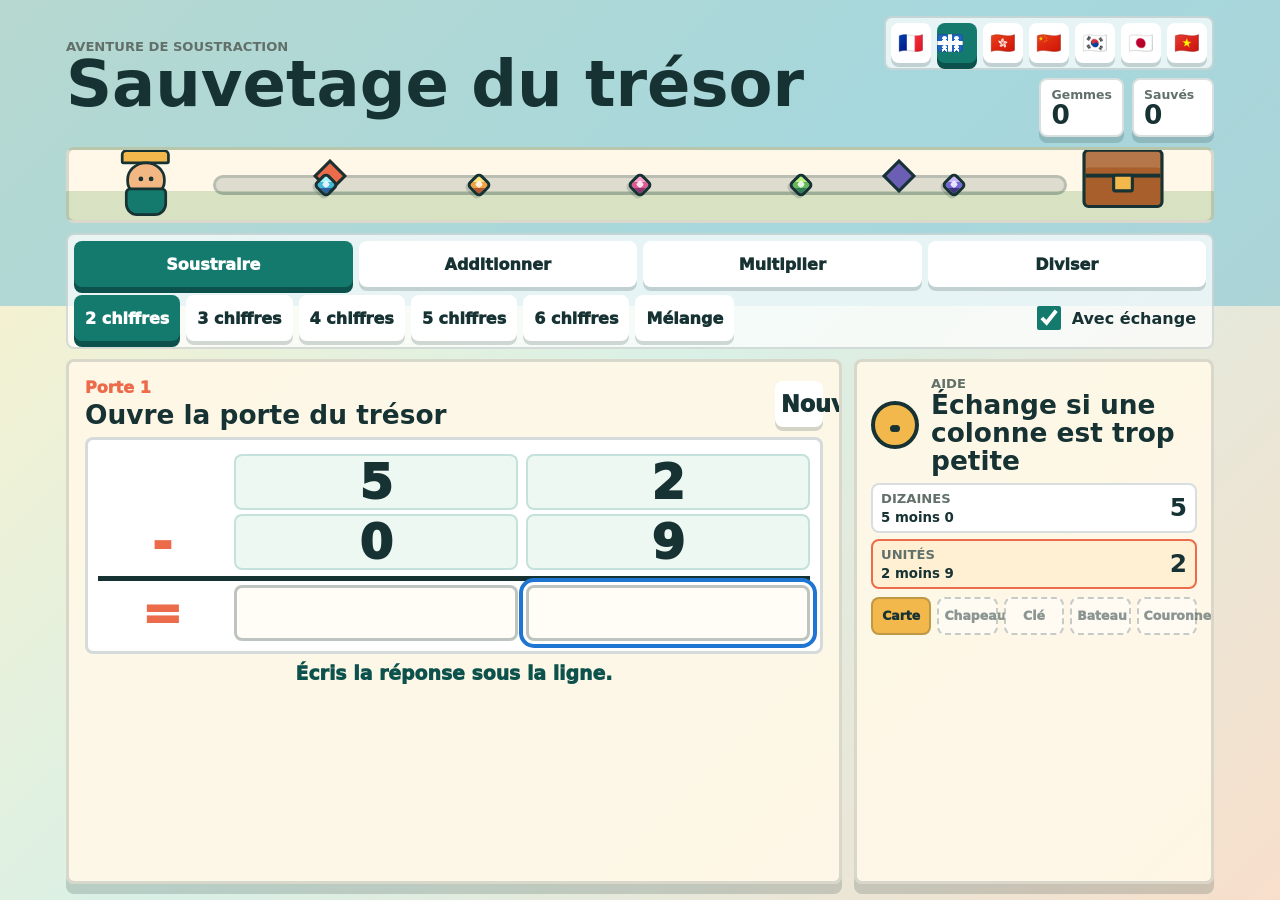
==== commit 6e8d8fbb: "Default subtraction game to Quebec French" ====
--- a/subtraction/index.html
+++ b/subtraction/index.html
@@ -1,12 +1,12 @@
 <!doctype html>
-<html lang="fr">
+<html lang="fr-CA">
   <head>
     <meta charset="utf-8">
     <meta name="viewport" content="width=device-width, initial-scale=1, viewport-fit=cover">
     <meta name="theme-color" content="#157a6e">
     <title>Treasure Rescue Math</title>
-    <link rel="manifest" href="manifest.webmanifest?v=87">
-    <link rel="stylesheet" href="styles.css?v=87">
+    <link rel="manifest" href="manifest.webmanifest?v=88">
+    <link rel="stylesheet" href="styles.css?v=88">
   </head>
   <body>
     <main class="game-shell">
@@ -17,8 +17,8 @@
         </div>
         <div class="top-actions">
           <div class="language-switch" role="group" aria-label="Language">
-            <button class="language-button active" type="button" data-lang="fr" aria-pressed="true" aria-label="Français">🇫🇷</button>
-            <button class="language-button" type="button" data-lang="fr-ca" aria-pressed="false" aria-label="Français québécois">
+            <button class="language-button" type="button" data-lang="fr" aria-pressed="false" aria-label="Français">🇫🇷</button>
+            <button class="language-button active" type="button" data-lang="fr-ca" aria-pressed="true" aria-label="Français québécois">
               <span class="quebec-flag" aria-hidden="true"></span>
             </button>
             <button class="language-button" type="button" data-lang="yue" aria-pressed="false" aria-label="Cantonais">🇭🇰</button>
@@ -126,6 +126,6 @@
       </div>
       <div class="fruit-field" id="fruitField" aria-hidden="true"></div>
     </div>
-    <script src="app.js?v=87" defer></script>
+    <script src="app.js?v=88" defer></script>
   </body>
 </html>
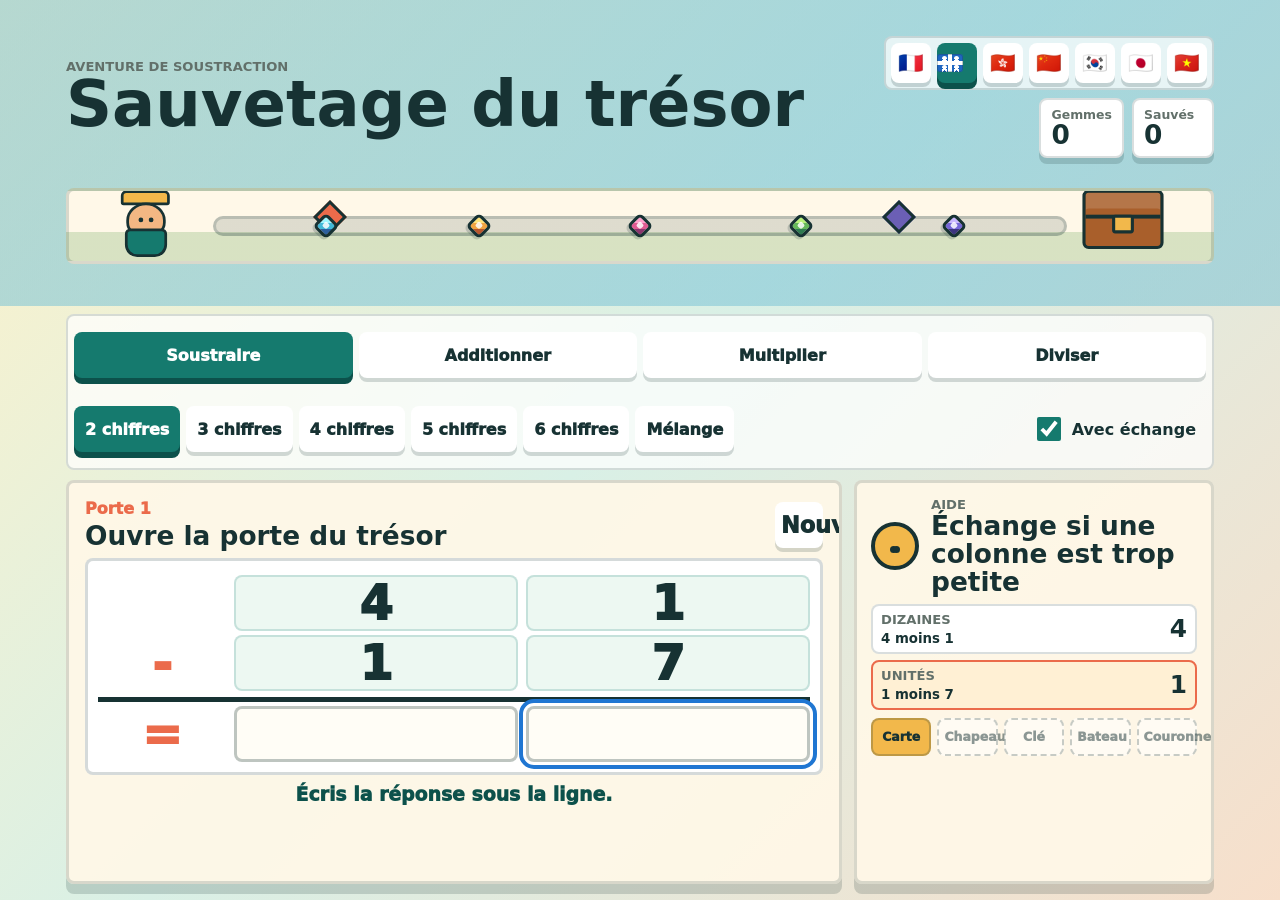
==== commit 5cb32bb0: "Allow subtraction page to scroll" ====
--- a/subtraction/index.html
+++ b/subtraction/index.html
@@ -5,8 +5,8 @@
     <meta name="viewport" content="width=device-width, initial-scale=1, viewport-fit=cover">
     <meta name="theme-color" content="#157a6e">
     <title>Treasure Rescue Math</title>
-    <link rel="manifest" href="manifest.webmanifest?v=88">
-    <link rel="stylesheet" href="styles.css?v=88">
+    <link rel="manifest" href="manifest.webmanifest?v=89">
+    <link rel="stylesheet" href="styles.css?v=89">
   </head>
   <body>
     <main class="game-shell">
@@ -126,6 +126,6 @@
       </div>
       <div class="fruit-field" id="fruitField" aria-hidden="true"></div>
     </div>
-    <script src="app.js?v=88" defer></script>
+    <script src="app.js?v=89" defer></script>
   </body>
 </html>
--- a/subtraction/styles.css
+++ b/subtraction/styles.css
@@ -22,8 +22,9 @@
 html,
 body {
   width: 100%;
-  height: 100%;
-  overflow: hidden;
+  min-height: 100%;
+  overflow-x: hidden;
+  overflow-y: auto;
 }
 
 body {
@@ -46,13 +47,13 @@
 
 .game-shell {
   width: min(1180px, 100%);
-  height: 100svh;
+  min-height: 100svh;
   margin: 0 auto;
   padding: clamp(8px, 1.4vw, 16px);
   display: grid;
-  grid-template-rows: auto auto auto minmax(0, 1fr);
+  grid-template-rows: auto auto auto minmax(0, auto);
   gap: clamp(6px, 1vw, 10px);
-  overflow: hidden;
+  overflow: visible;
 }
 
 .top-bar,
@@ -1751,11 +1752,12 @@
 
 @media (max-width: 860px) {
   body {
-    overflow: hidden;
+    overflow-x: hidden;
+    overflow-y: auto;
   }
 
   .game-shell {
-    grid-template-rows: auto auto auto minmax(0, 1fr);
+    grid-template-rows: auto auto auto auto;
     gap: 6px;
   }
 
@@ -1830,7 +1832,7 @@
 
   .play-area {
     display: grid;
-    grid-template-rows: minmax(0, 1fr) auto;
+    grid-template-rows: auto auto;
   }
 
   .helper-panel {
@@ -1852,11 +1854,10 @@
 
   .game-shell {
     padding: 6px;
-    width: calc(100vw / var(--phone-scale));
+    width: 100%;
     max-width: none;
-    height: calc(100svh / var(--phone-scale));
-    transform: scale(var(--phone-scale));
-    transform-origin: top left;
+    min-height: 100svh;
+    transform: none;
   }
 
   h1 {
